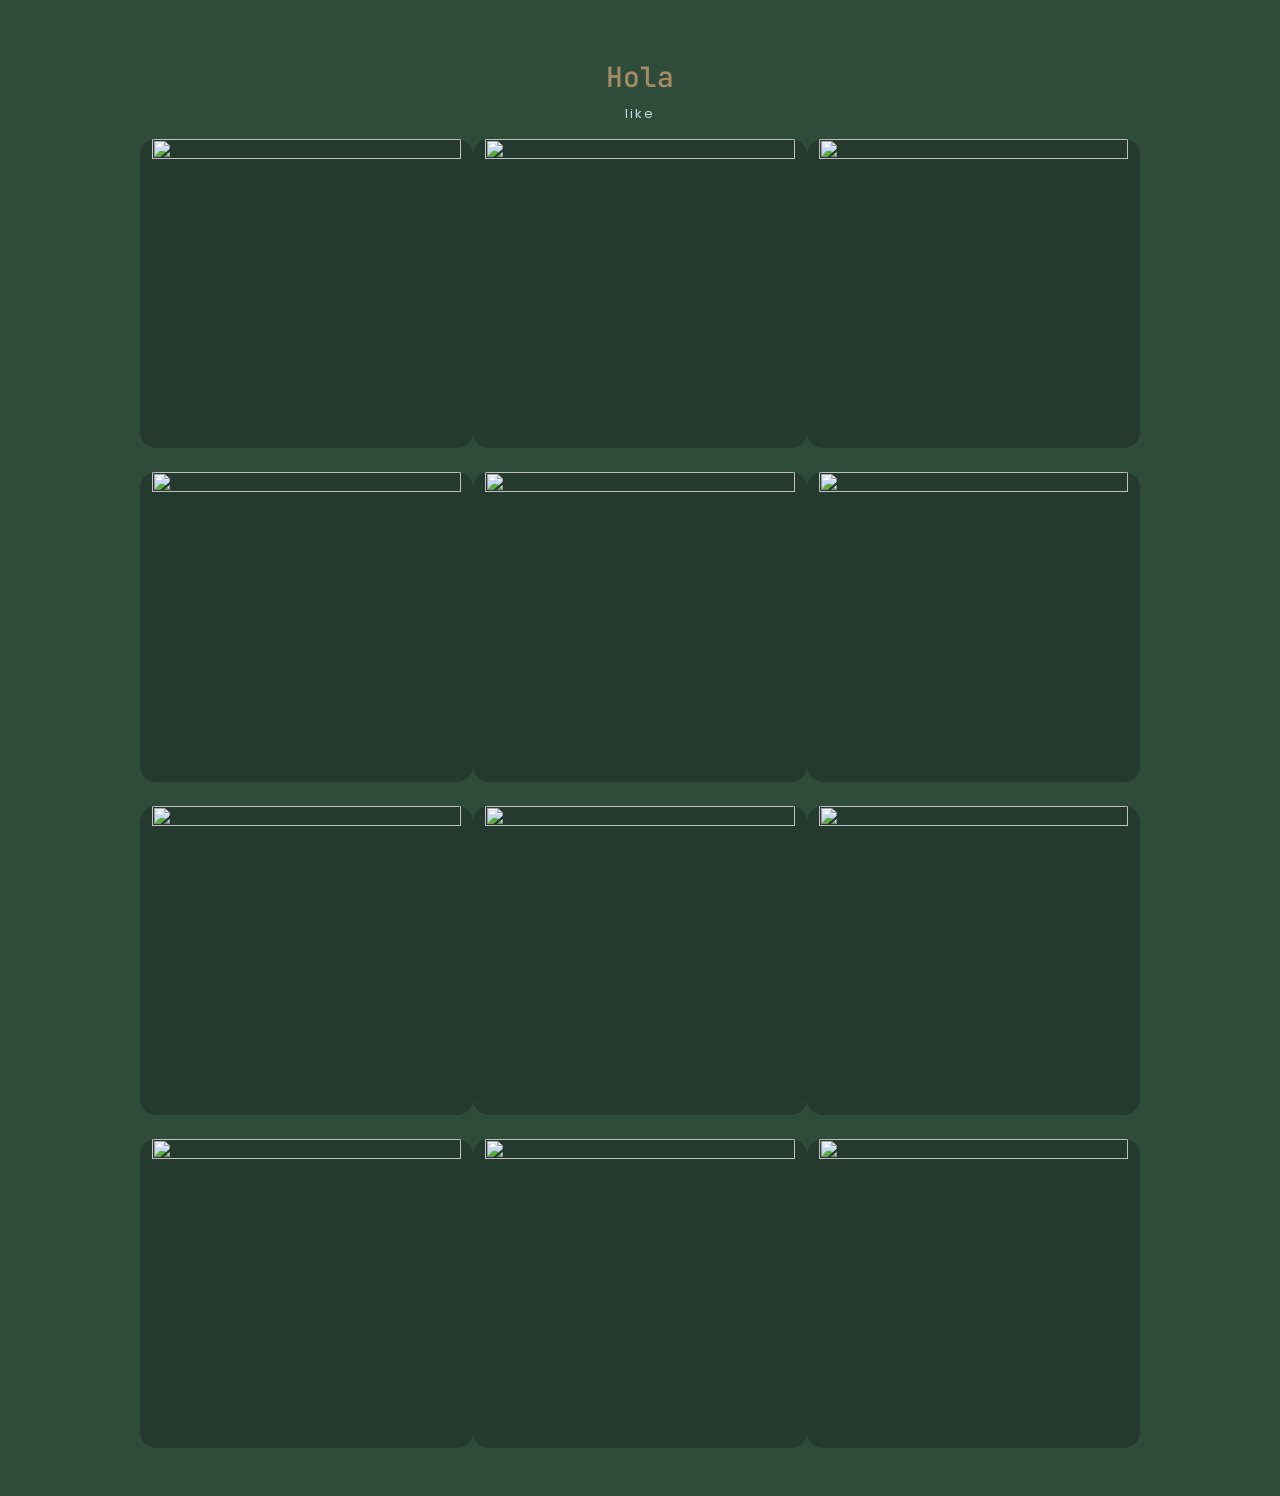
==== flores 3.html @ b1da71ed "Add files via upload" ====
<!DOCTYPE html>
<html lang="es">
<head>
<meta charset="UTF-8">
<title>Galería</title>

<link href="https://cdn.jsdelivr.net/npm/bootstrap@5.3.3/dist/css/bootstrap.min.css" rel="stylesheet">

<!-- SOLO 2 TIPOGRAFÍAS -->
<link href="https://fonts.googleapis.com/css2?family=Poppins:wght@300;400;500&family=JetBrains+Mono:wght@400;600&display=swap" rel="stylesheet">

<style>

:root {
  --bg: #2f4c3b;
  --surface: #243a2e;
  --text: #e6e6e6;
  --accent: #a68a64;
}

/* BASE */
body {
  background: var(--bg);
  color: var(--text);
  font-family: 'Poppins', sans-serif;
}

/* TITULO */
h1 {
  font-family: 'JetBrains Mono', monospace;
  font-size: 28px;
  text-align: center;
  margin: 60px 0 10px;
  color: var(--accent);
}

/* SUBTITULO */
p {
  text-align: center;
  color: #cbd5e1;
  margin-bottom: 40px;
  font-size: 13px;
  letter-spacing: 2px;
}

/* GALERIA */
.gallery {
  max-width: 1000px;
  margin: auto;
}

/* ITEM */
.item {
  position: relative;
  overflow: hidden;
  border-radius: 16px;
  background: var(--surface);
}

/* IMAGEN */
.item img {
  width: 100%;
  aspect-ratio: 1/1;
  object-fit: cover;
  transition: 0.5s ease;
}

/* HOVER */
.item:hover img {
  transform: scale(1.08);
  filter: brightness(0.8);
}

/* OVERLAY TECH */
.item::after {
   content: "";
  position: absolute;
  inset: 0;
  background: rgba(0,0,0,0.3);
  opacity: 0;
  transition: 0.3s;
}

.item:hover::after {
  opacity: 1;
}

/* ANIMACION */
.item {
  opacity: 0;
  transform: translateY(20px);
  animation: fadeUp 0.7s ease forwards;
}

.item:nth-child(1){animation-delay:.1s;}
.item:nth-child(2){animation-delay:.2s;}
.item:nth-child(3){animation-delay:.3s;}
.item:nth-child(4){animation-delay:.4s;}
.item:nth-child(5){animation-delay:.5s;}
.item:nth-child(6){animation-delay:.6s;}

@keyframes fadeUp {
  to {
    opacity: 1;
    transform: translateY(0);
  }
}

/* MODAL */
.modal-img {
  width: 100%;
  border-radius: 12px;
  transform: scale(0.8);
  transition: 0.4s;
}

.modal.show .modal-img {
  transform: scale(1);
}

</style>
</head>

<body>

<h1>Hola</h1>
<p>like</p>

<div class="container gallery">
  <div class="row g-4">

  <div class="container gallery">
  <div class="row g-4">

    <div class="col-6 col-md-4 item">
      <img src="img/Captura de pantalla 2026-04-22 071923.png" onclick="openModal(this.src)">
    </div>

    <div class="col-6 col-md-4 item">
      <img src="img/Captura de pantalla 2026-04-22 071935.png" onclick="openModal(this.src)">
    </div>

    <div class="col-6 col-md-4 item">
      <img src="img/Captura de pantalla 2026-04-22 071943.png" onclick="openModal(this.src)">
    </div>

    <div class="col-6 col-md-4 item">
      <img src="img/Captura de pantalla 2026-04-22 071950.png" onclick="openModal(this.src)">
    </div>

    <div class="col-6 col-md-4 item">
      <img src="img/Captura de pantalla 2026-04-22 072013.png" onclick="openModal(this.src)">
    </div>

    <div class="col-6 col-md-4 item">
      <img src="img/Captura de pantalla 2026-04-22 072030.png" onclick="openModal(this.src)">
    </div>

    <div class="col-6 col-md-4 item">
      <img src="img/Captura de pantalla 2026-04-22 072049.png" onclick="openModal(this.src)">
    </div>

    <div class="col-6 col-md-4 item">
      <img src="img/Captura de pantalla 2026-04-22 075501.png" onclick="openModal(this.src)">
    </div>

    <div class="col-6 col-md-4 item">
      <img src="img/Captura de pantalla 2026-04-22 075509.png" onclick="openModal(this.src)">
    </div>

    <div class="col-6 col-md-4 item">
      <img src="img/Captura de pantalla 2026-04-22 075539.png" onclick="openModal(this.src)">
    </div>

    <div class="col-6 col-md-4 item">
      <img src="img/Captura de pantalla 2026-04-22 075559.png" onclick="openModal(this.src)">
    </div>

    <div class="col-6 col-md-4 item">
      <img src="img/Captura de pantalla 2026-04-22 075625.png" onclick="openModal(this.src)">
    </div>

  </div>
</div>
  </div>
</div>

<!-- MODAL -->
<div class="modal fade" id="imgModal">
  <div class="modal-dialog modal-dialog-centered">
    <div class="modal-content bg-dark border-0">
      <div class="modal-body text-center">
        <img id="modalImage" class="modal-img">
      </div>
    </div>
  </div>
</div>

<script src="https://cdn.jsdelivr.net/npm/bootstrap@5.3.3/dist/js/bootstrap.bundle.min.js"></script>

<script>
function openModal(src){
  document.getElementById('modalImage').src = src;
  var modal = new bootstrap.Modal(document.getElementById('imgModal'));
  modal.show();
}
</script>

<br>
<br>

</body>
</html>
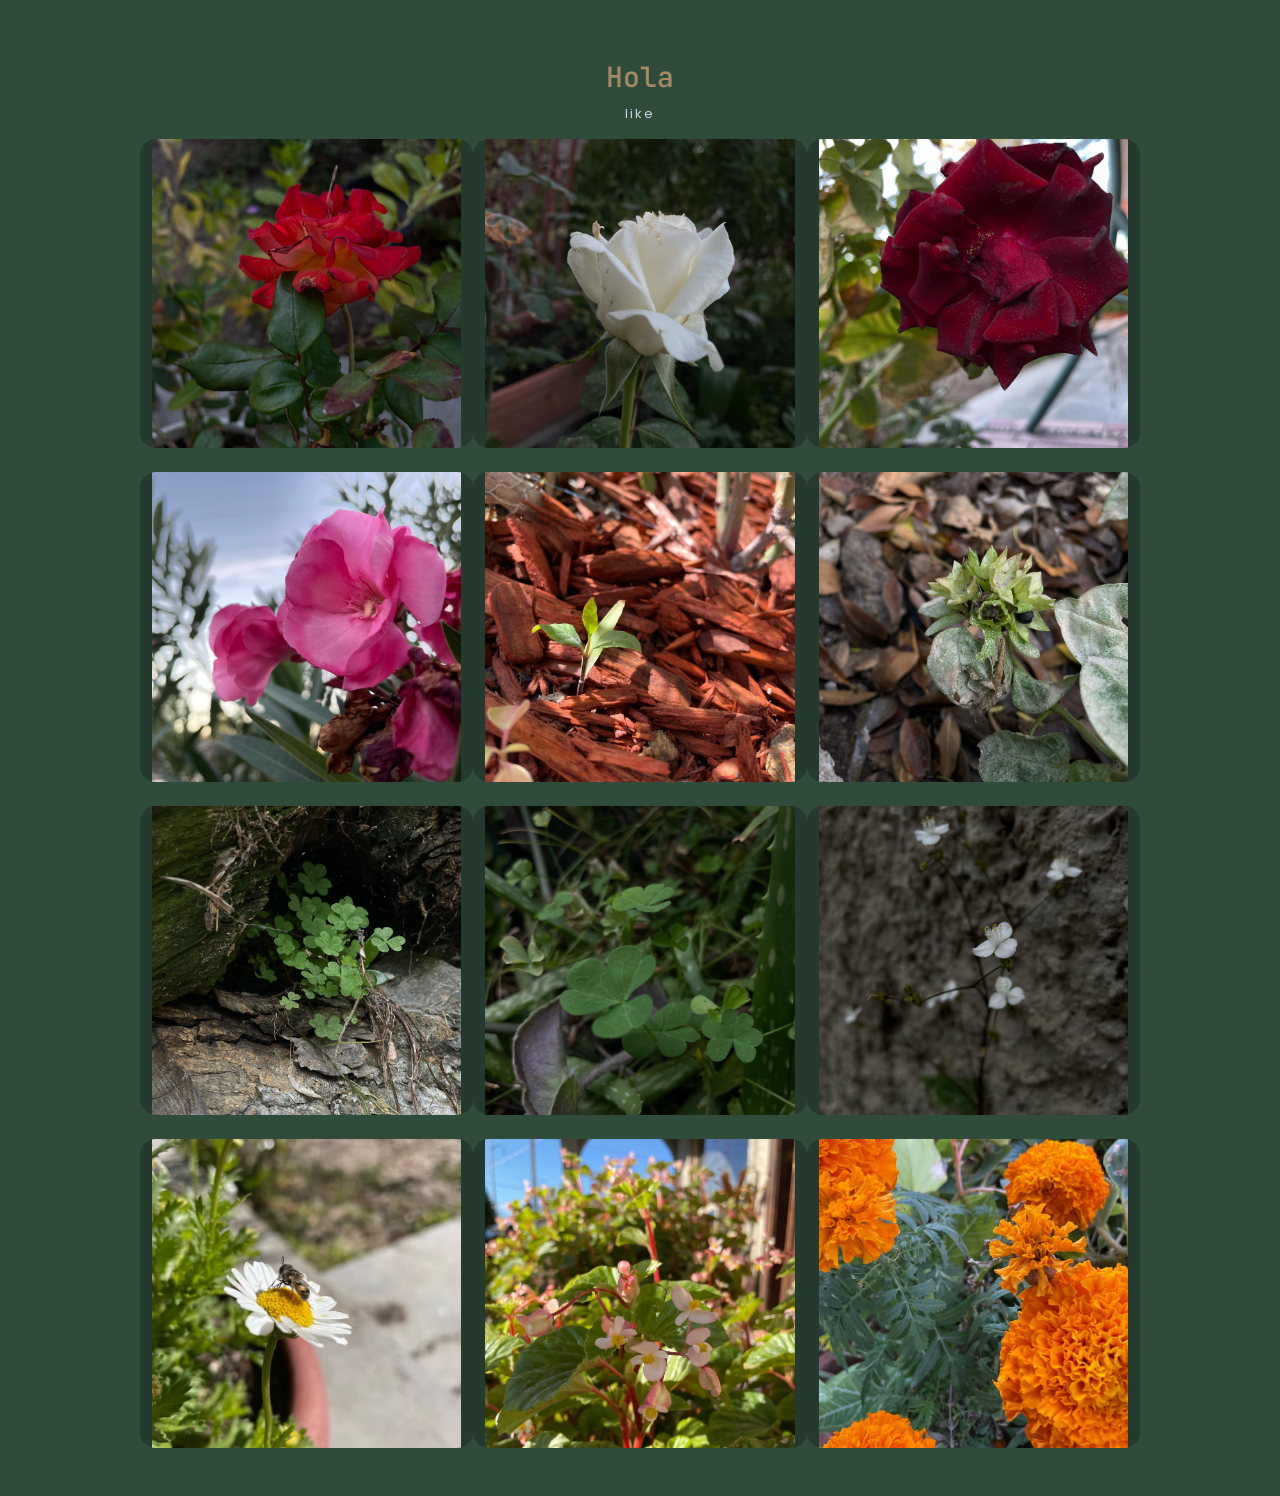
==== commit e6194363: "flores 3.html" ====
--- a/flores 3.html
+++ b/flores 3.html
@@ -133,51 +133,51 @@
   <div class="row g-4">
 
     <div class="col-6 col-md-4 item">
-      <img src="img/Captura de pantalla 2026-04-22 071923.png" onclick="openModal(this.src)">
-    </div>
-
-    <div class="col-6 col-md-4 item">
-      <img src="img/Captura de pantalla 2026-04-22 071935.png" onclick="openModal(this.src)">
-    </div>
-
-    <div class="col-6 col-md-4 item">
-      <img src="img/Captura de pantalla 2026-04-22 071943.png" onclick="openModal(this.src)">
-    </div>
-
-    <div class="col-6 col-md-4 item">
-      <img src="img/Captura de pantalla 2026-04-22 071950.png" onclick="openModal(this.src)">
-    </div>
-
-    <div class="col-6 col-md-4 item">
-      <img src="img/Captura de pantalla 2026-04-22 072013.png" onclick="openModal(this.src)">
-    </div>
-
-    <div class="col-6 col-md-4 item">
-      <img src="img/Captura de pantalla 2026-04-22 072030.png" onclick="openModal(this.src)">
-    </div>
-
-    <div class="col-6 col-md-4 item">
-      <img src="img/Captura de pantalla 2026-04-22 072049.png" onclick="openModal(this.src)">
-    </div>
-
-    <div class="col-6 col-md-4 item">
-      <img src="img/Captura de pantalla 2026-04-22 075501.png" onclick="openModal(this.src)">
-    </div>
-
-    <div class="col-6 col-md-4 item">
-      <img src="img/Captura de pantalla 2026-04-22 075509.png" onclick="openModal(this.src)">
-    </div>
-
-    <div class="col-6 col-md-4 item">
-      <img src="img/Captura de pantalla 2026-04-22 075539.png" onclick="openModal(this.src)">
-    </div>
-
-    <div class="col-6 col-md-4 item">
-      <img src="img/Captura de pantalla 2026-04-22 075559.png" onclick="openModal(this.src)">
-    </div>
-
-    <div class="col-6 col-md-4 item">
-      <img src="img/Captura de pantalla 2026-04-22 075625.png" onclick="openModal(this.src)">
+      <img src="Captura de pantalla 2026-04-22 071923.png" onclick="openModal(this.src)">
+    </div>
+
+    <div class="col-6 col-md-4 item">
+      <img src="Captura de pantalla 2026-04-22 071935.png" onclick="openModal(this.src)">
+    </div>
+
+    <div class="col-6 col-md-4 item">
+      <img src="Captura de pantalla 2026-04-22 071943.png" onclick="openModal(this.src)">
+    </div>
+
+    <div class="col-6 col-md-4 item">
+      <img src="Captura de pantalla 2026-04-22 071950.png" onclick="openModal(this.src)">
+    </div>
+
+    <div class="col-6 col-md-4 item">
+      <img src="Captura de pantalla 2026-04-22 072013.png" onclick="openModal(this.src)">
+    </div>
+
+    <div class="col-6 col-md-4 item">
+      <img src="Captura de pantalla 2026-04-22 072030.png" onclick="openModal(this.src)">
+    </div>
+
+    <div class="col-6 col-md-4 item">
+      <img src="Captura de pantalla 2026-04-22 072049.png" onclick="openModal(this.src)">
+    </div>
+
+    <div class="col-6 col-md-4 item">
+      <img src="Captura de pantalla 2026-04-22 075501.png" onclick="openModal(this.src)">
+    </div>
+
+    <div class="col-6 col-md-4 item">
+      <img src="Captura de pantalla 2026-04-22 075509.png" onclick="openModal(this.src)">
+    </div>
+
+    <div class="col-6 col-md-4 item">
+      <img src="Captura de pantalla 2026-04-22 075539.png" onclick="openModal(this.src)">
+    </div>
+
+    <div class="col-6 col-md-4 item">
+      <img src="Captura de pantalla 2026-04-22 075559.png" onclick="openModal(this.src)">
+    </div>
+
+    <div class="col-6 col-md-4 item">
+      <img src="Captura de pantalla 2026-04-22 075625.png" onclick="openModal(this.src)">
     </div>
 
   </div>
@@ -210,4 +210,4 @@
 <br>
 
 </body>
-</html>+</html>
